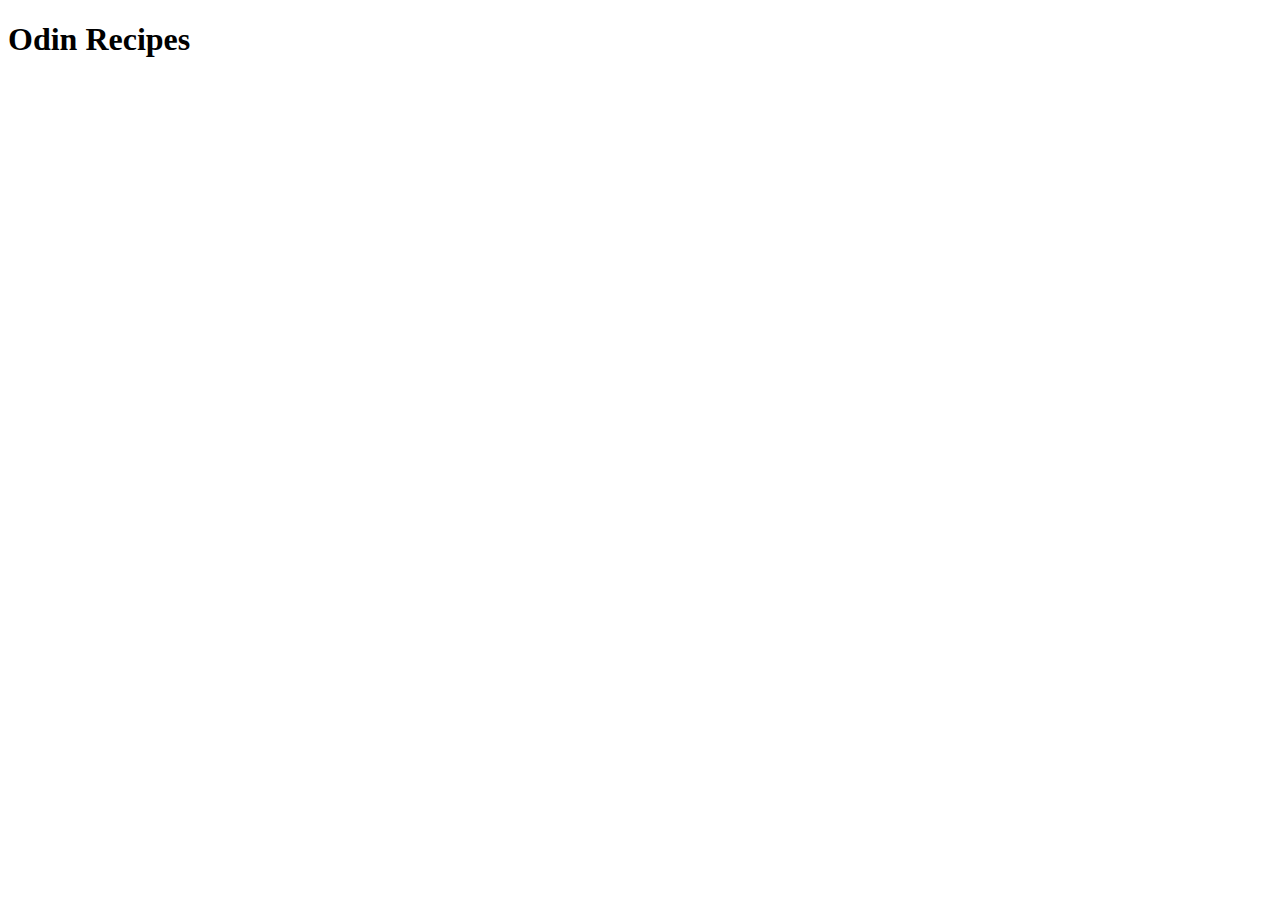
==== index.html @ 5f9f9d3a "feat: Add index.html and README file, add title header" ====
<!DOCTYPE html>
<html lang="en">
<head>
    <meta charset="UTF-8">
    <meta name="viewport" content="width=device-width, initial-scale=1.0">
    <title>Recipes</title>
</head>
<body>
    <h1>Odin Recipes</h1>
</body>
</html>
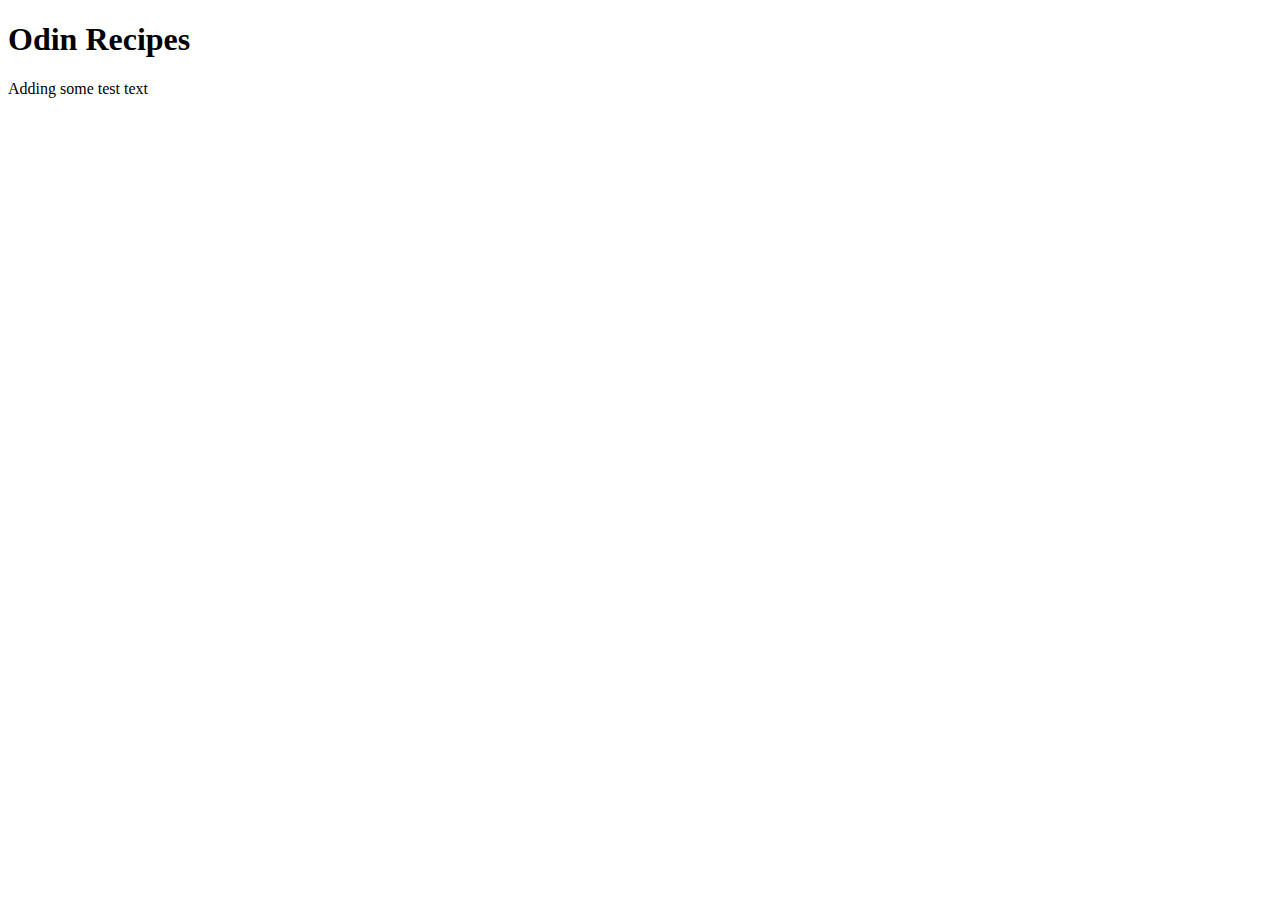
==== commit 390dfabb: "test: creating test commit to check for errors" ====
--- a/index.html
+++ b/index.html
@@ -7,5 +7,6 @@
 </head>
 <body>
     <h1>Odin Recipes</h1>
+    <p>Adding some test text</p>
 </body>
 </html>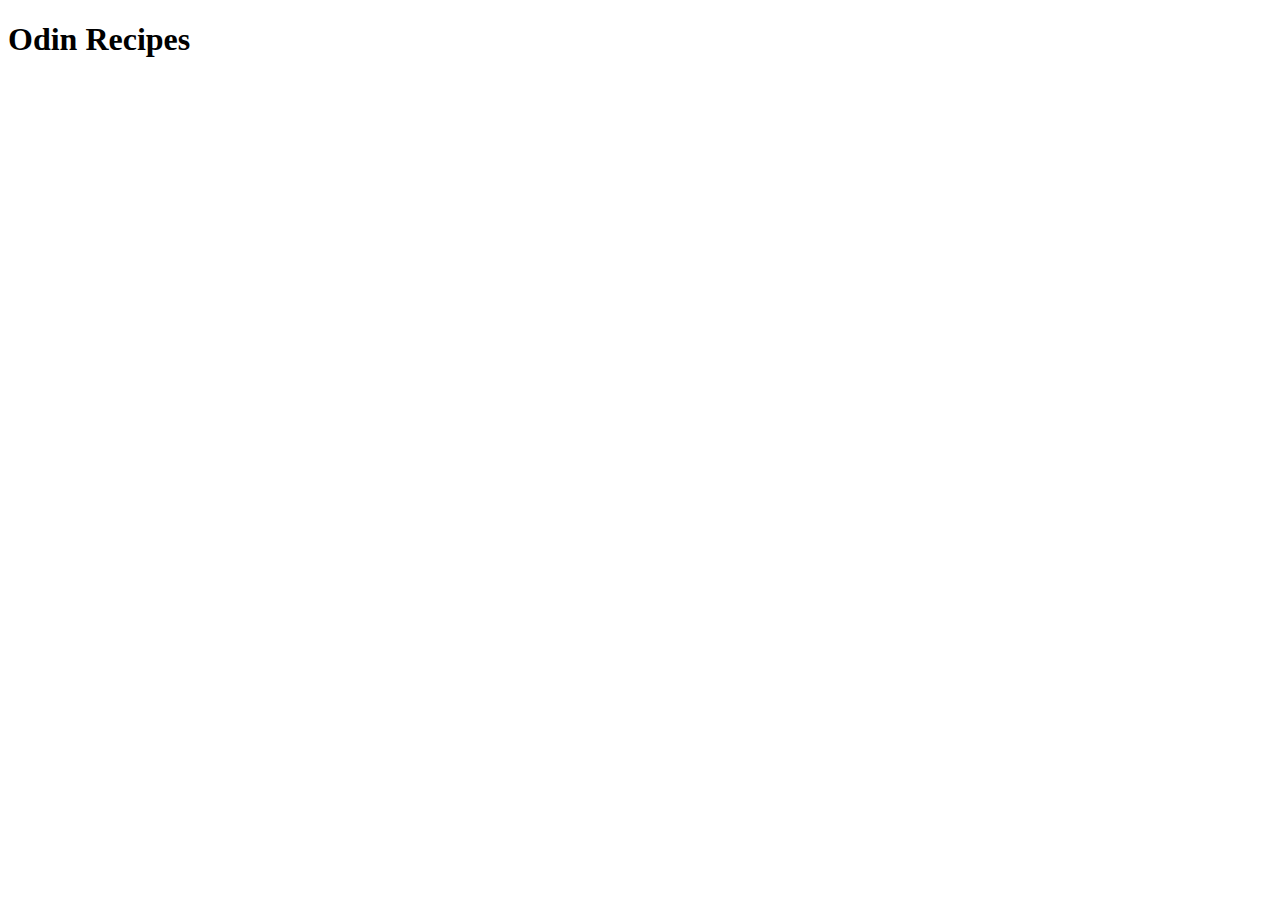
==== commit a4f8f12e: "feat: add links to recipe pages" ====
--- a/index.html
+++ b/index.html
@@ -7,6 +7,5 @@
 </head>
 <body>
     <h1>Odin Recipes</h1>
-    <p>Adding some test text</p>
 </body>
 </html>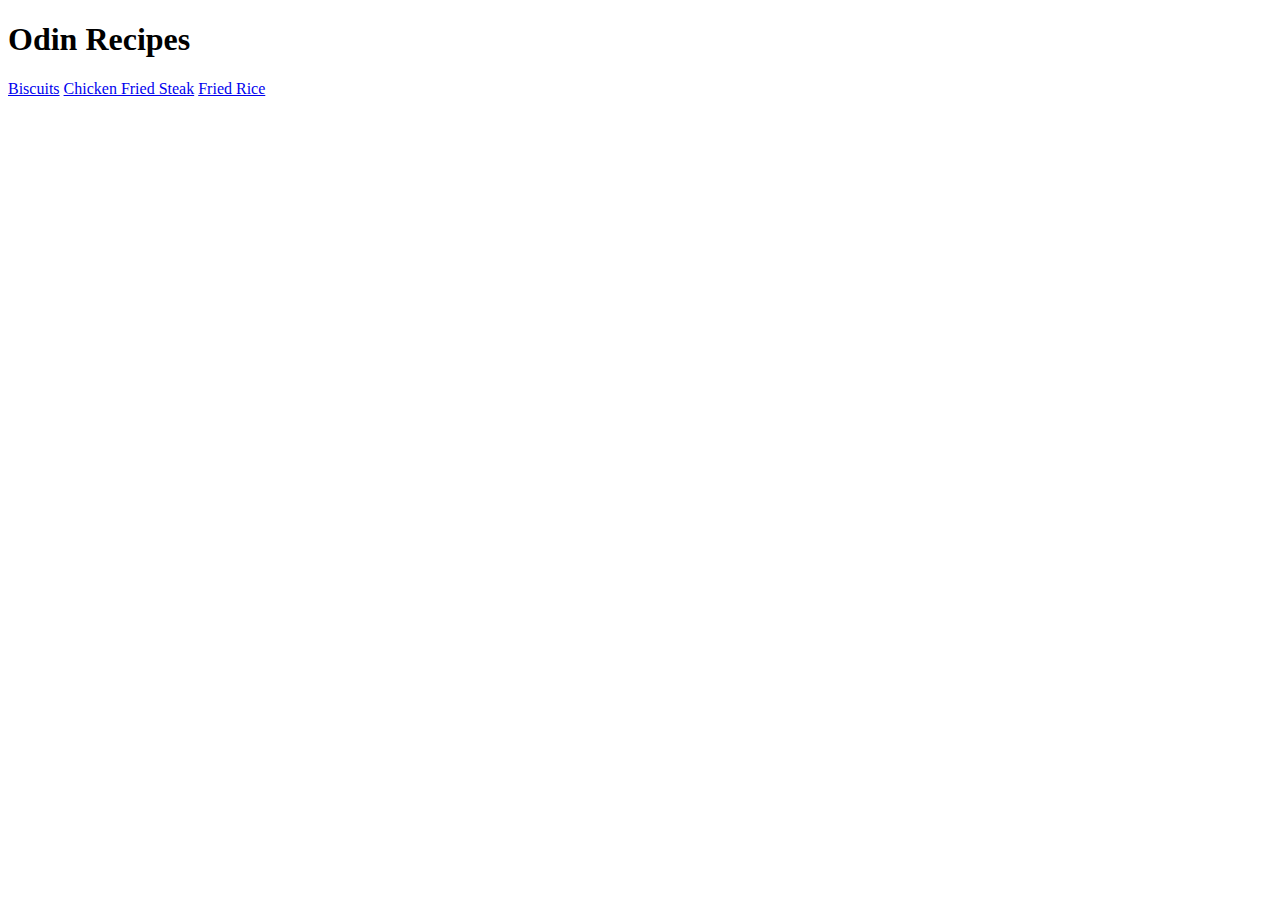
==== commit e887cf0d: "feat: readd links to recipes" ====
--- a/index.html
+++ b/index.html
@@ -7,5 +7,8 @@
 </head>
 <body>
     <h1>Odin Recipes</h1>
+    <a href="recipes/biscuits.html" target="_blank" rel="noopener norefferer">Biscuits</a>
+    <a href="recipes/chicken-fried-steak.html" target="_blank" rel="noopener norefferer">Chicken Fried Steak</a>
+    <a href="recipes/fried-rice.html" target="_blank" rel="noopener norefferer">Fried Rice</a>
 </body>
 </html>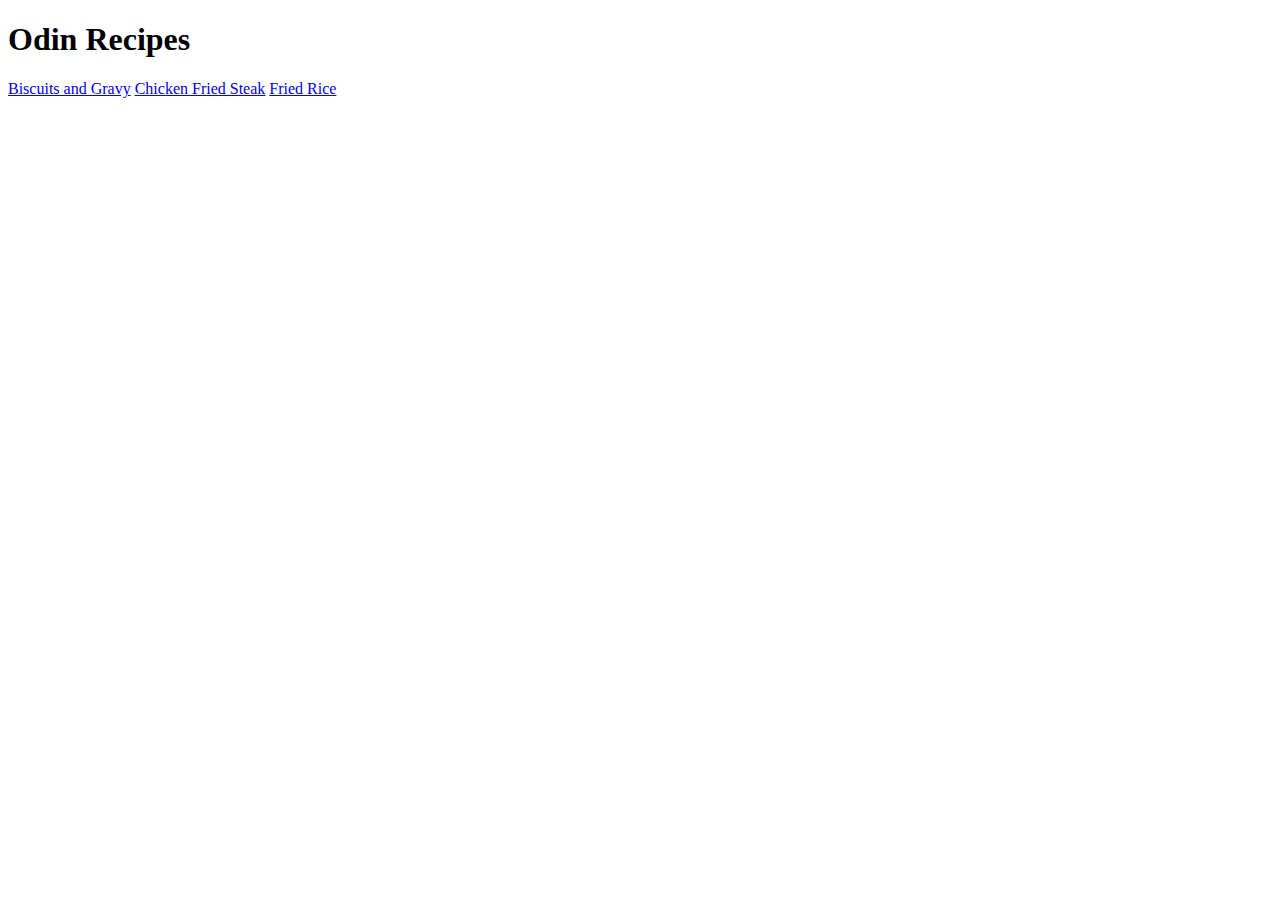
==== commit 9fa91b89: "feat: change biscuits.html and relative content to buscuits-and-gravy.html" ====
--- a/index.html
+++ b/index.html
@@ -7,7 +7,7 @@
 </head>
 <body>
     <h1>Odin Recipes</h1>
-    <a href="recipes/biscuits.html" target="_blank" rel="noopener norefferer">Biscuits</a>
+    <a href="recipes/biscuits-and-gravy.html" target="_blank" rel="noopener norefferer">Biscuits and Gravy</a>
     <a href="recipes/chicken-fried-steak.html" target="_blank" rel="noopener norefferer">Chicken Fried Steak</a>
     <a href="recipes/fried-rice.html" target="_blank" rel="noopener norefferer">Fried Rice</a>
 </body>
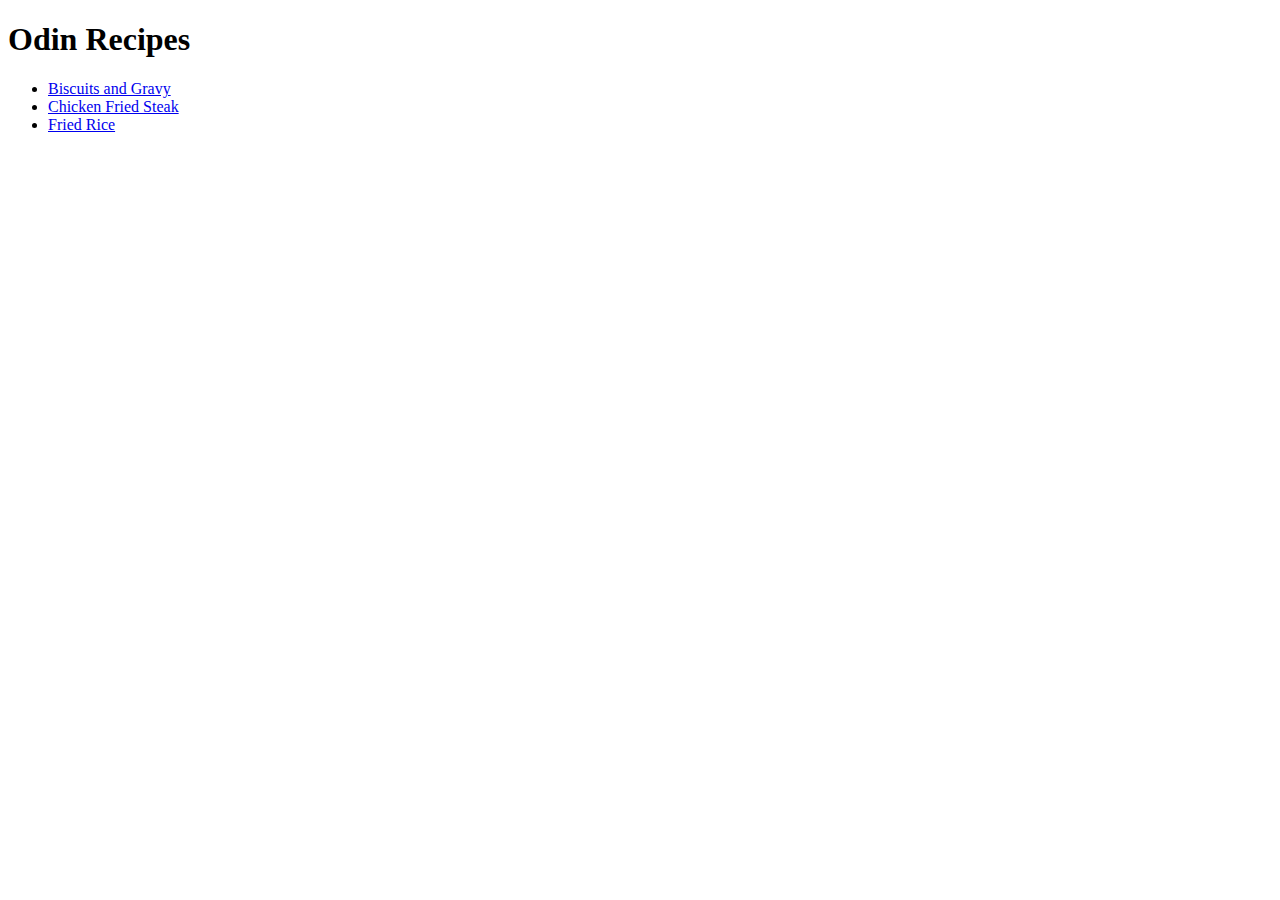
==== commit 275b23a0: "feat: Place all links on index.html into list" ====
--- a/index.html
+++ b/index.html
@@ -7,8 +7,10 @@
 </head>
 <body>
     <h1>Odin Recipes</h1>
-    <a href="recipes/biscuits-and-gravy.html" target="_blank" rel="noopener norefferer">Biscuits and Gravy</a>
-    <a href="recipes/chicken-fried-steak.html" target="_blank" rel="noopener norefferer">Chicken Fried Steak</a>
-    <a href="recipes/fried-rice.html" target="_blank" rel="noopener norefferer">Fried Rice</a>
+    <ul>
+        <li><a href="recipes/biscuits-and-gravy.html" target="_blank" rel="noopener norefferer">Biscuits and Gravy</a></li>
+        <li><a href="recipes/chicken-fried-steak.html" target="_blank" rel="noopener norefferer">Chicken Fried Steak</a></li>
+        <li><a href="recipes/fried-rice.html" target="_blank" rel="noopener norefferer">Fried Rice</a></li>
+    </ul>
 </body>
 </html>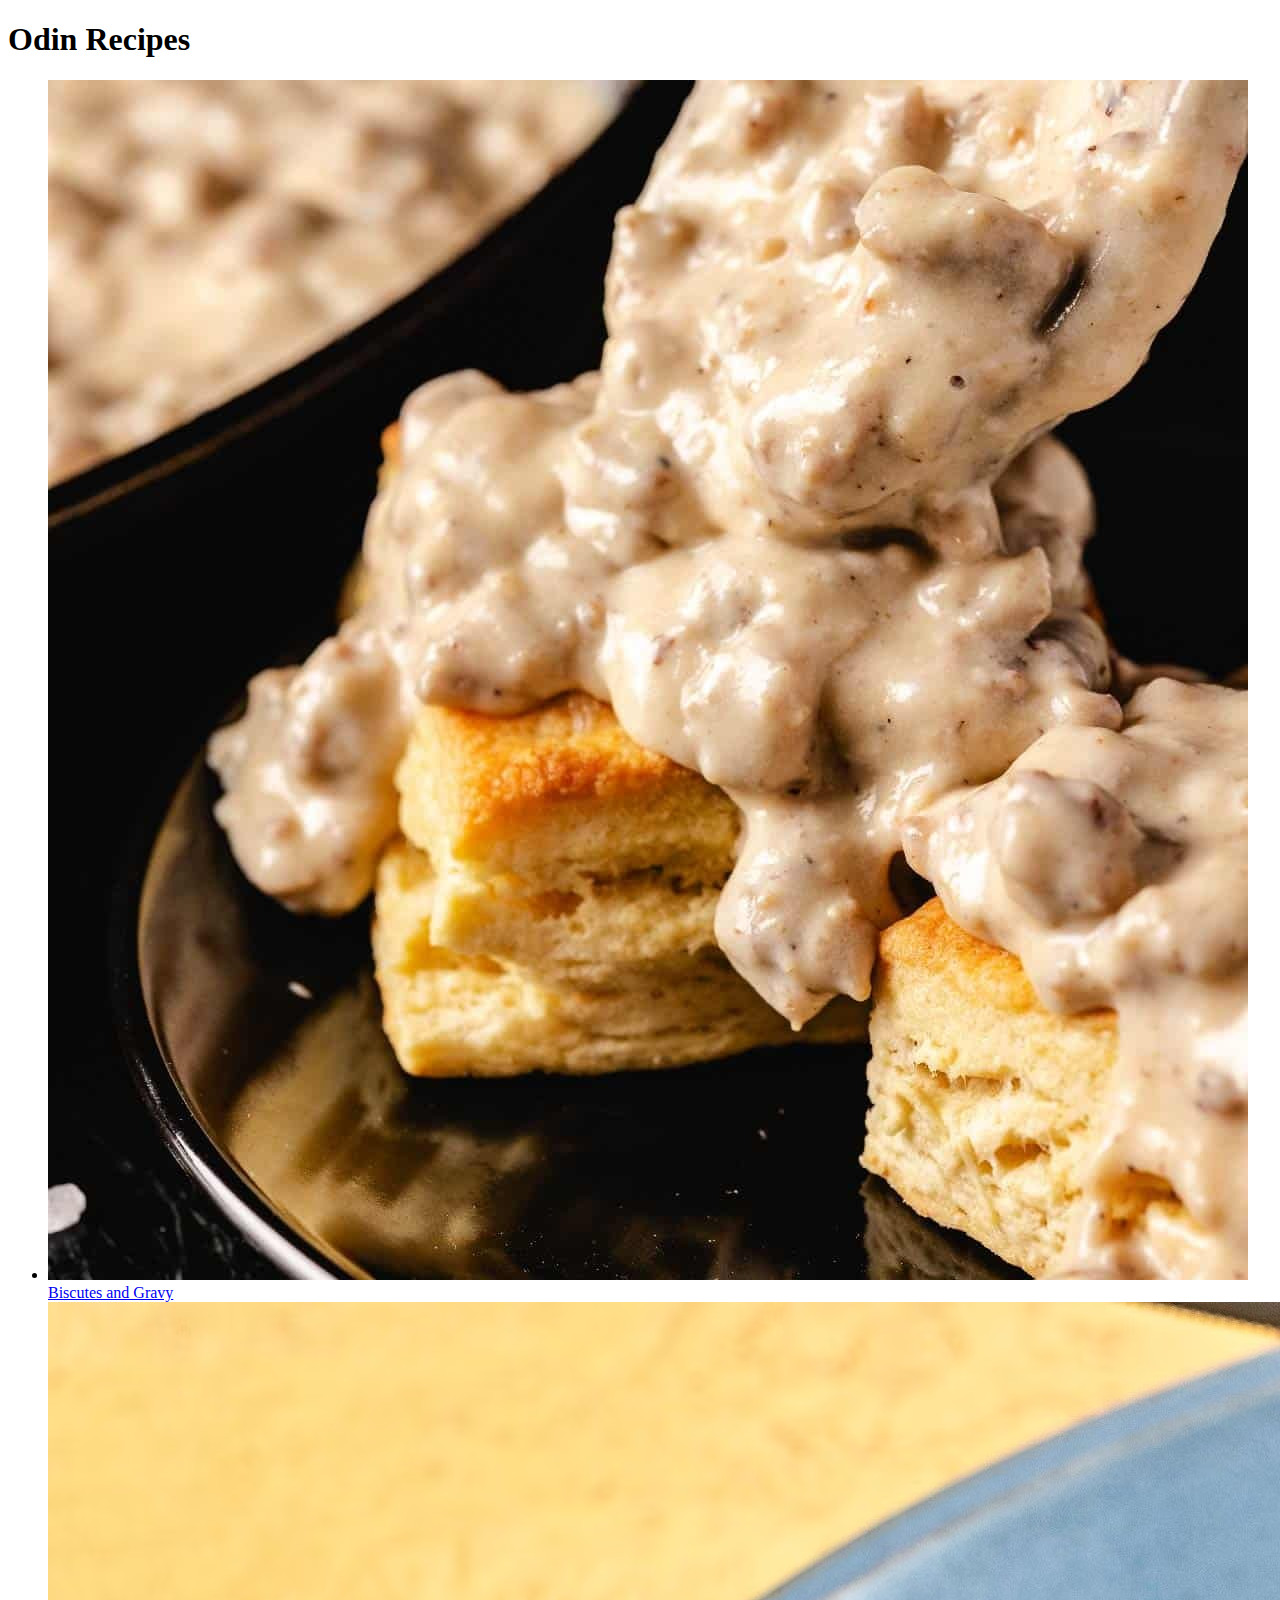
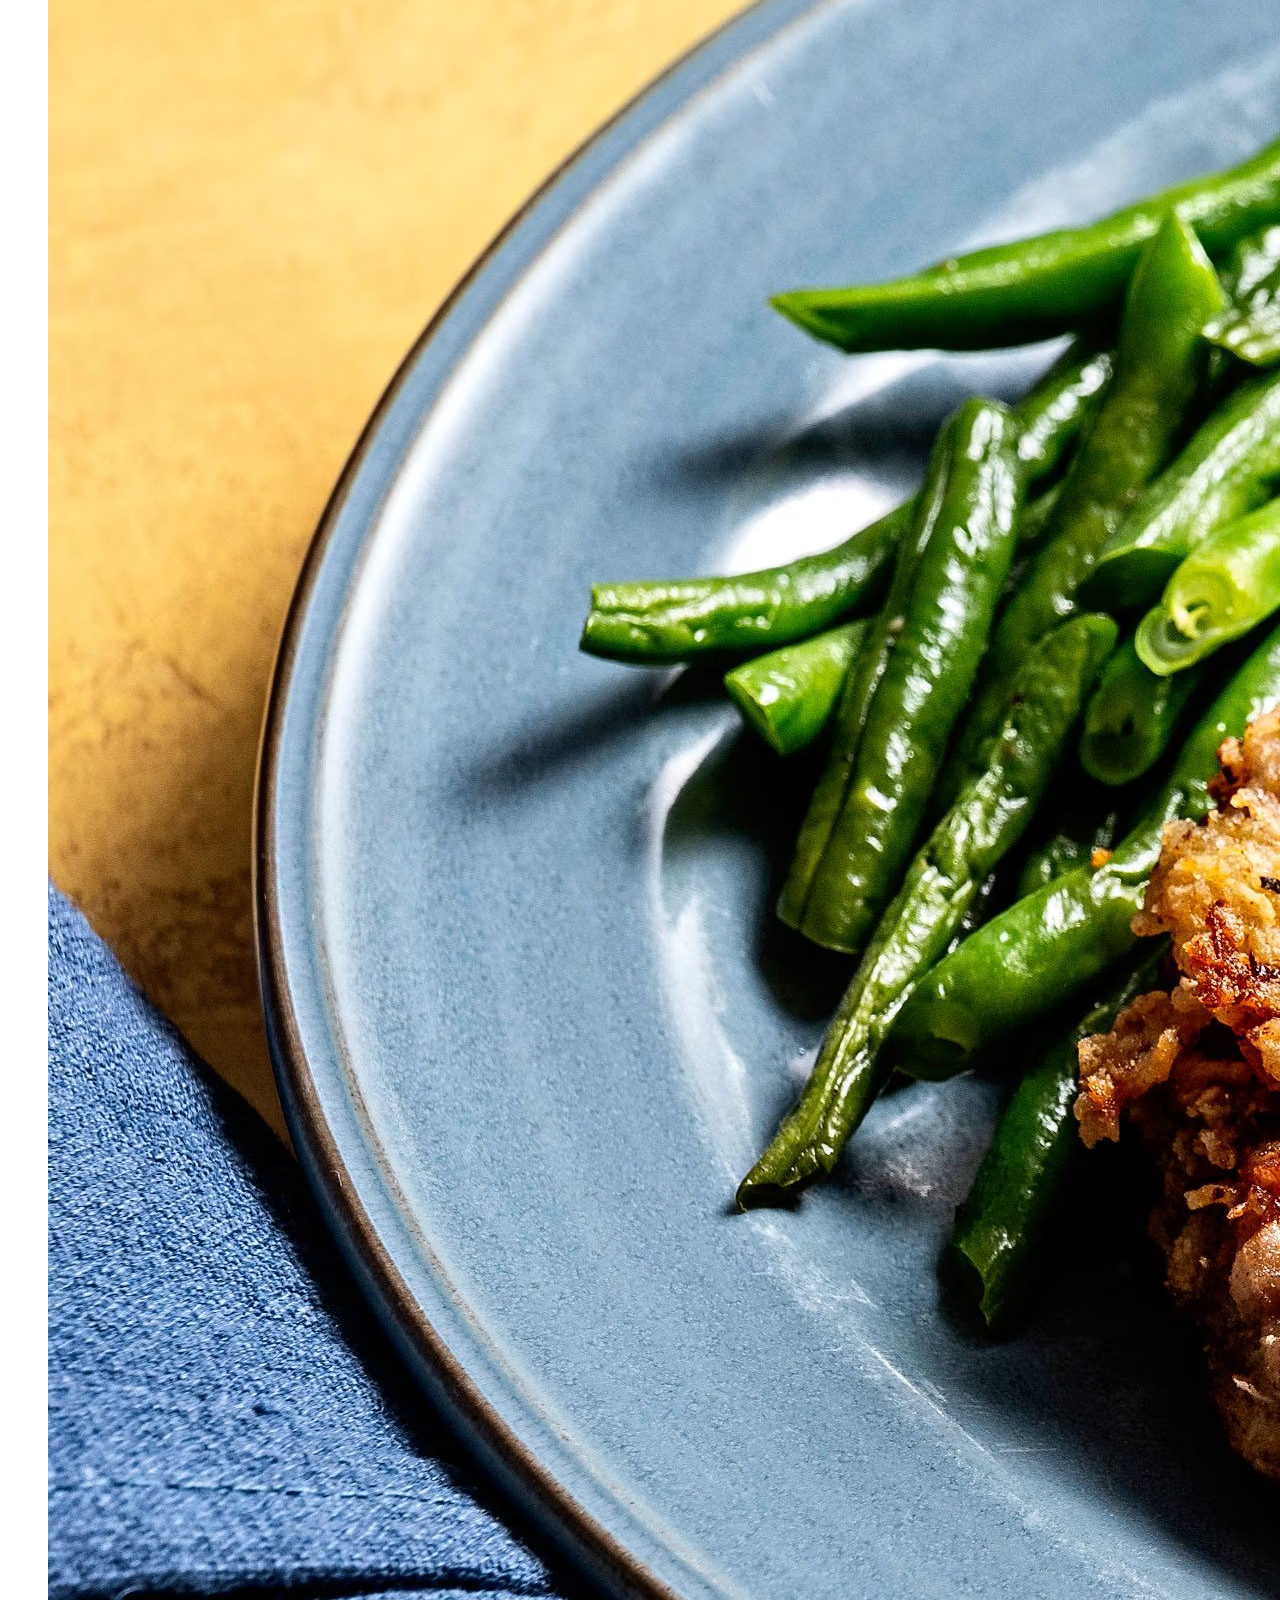
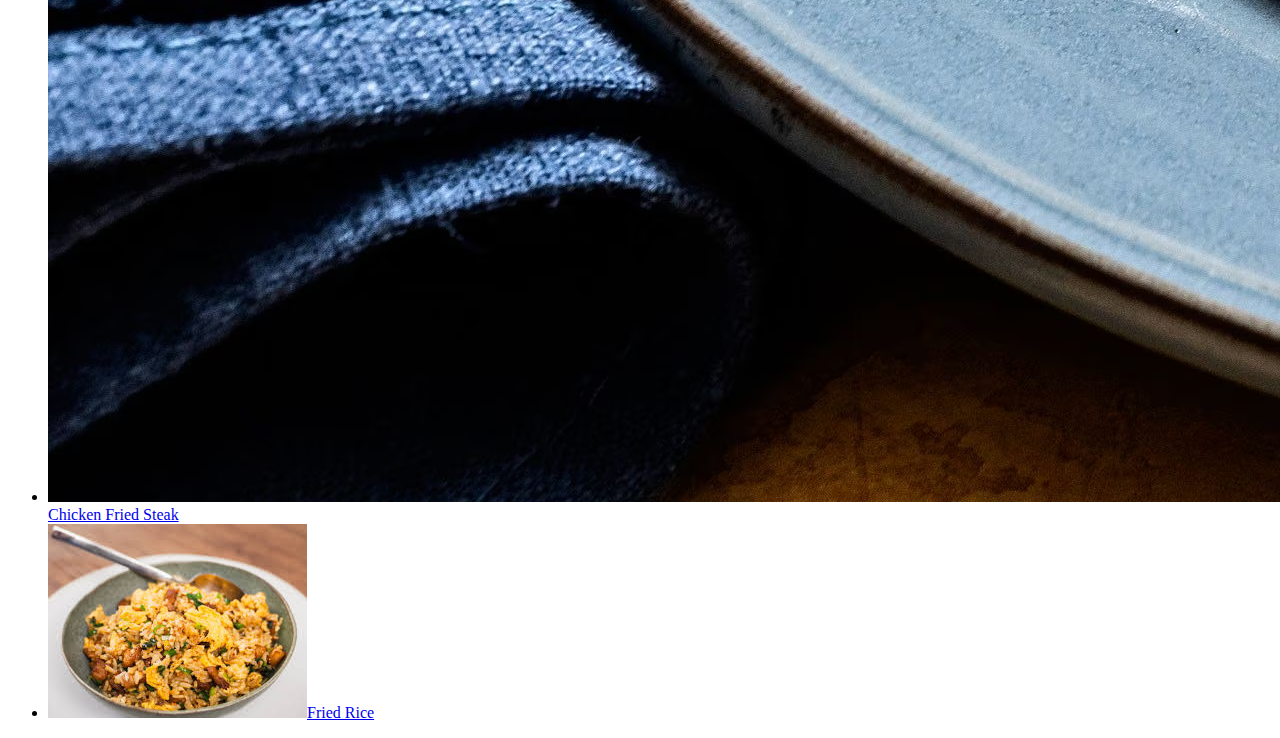
==== commit 42413dd2: "Add Images of each food item as a link" ====
--- a/index.html
+++ b/index.html
@@ -3,14 +3,15 @@
 <head>
     <meta charset="UTF-8">
     <meta name="viewport" content="width=device-width, initial-scale=1.0">
+    <link rel="stylesheet" href="css/styles.css">
     <title>Recipes</title>
 </head>
 <body>
     <h1>Odin Recipes</h1>
     <ul>
-        <li><a href="recipes/biscuits-and-gravy.html" target="_blank" rel="noopener norefferer">Biscuits and Gravy</a></li>
-        <li><a href="recipes/chicken-fried-steak.html" target="_blank" rel="noopener norefferer">Chicken Fried Steak</a></li>
-        <li><a href="recipes/fried-rice.html" target="_blank" rel="noopener norefferer">Fried Rice</a></li>
+        <li><a href="recipes/biscuits-and-gravy.html" target="_blank" rel="noopener norefferer"> <img src="images/biscuits-and-gravy.jpg" alt="Image of biscuits and gravy">Biscutes and Gravy</a></li>
+        <li><a href="recipes/chicken-fried-steak.html" target="_blank" rel="noopener norefferer"> <img src="images/chicken-fried-steak.avif" alt="Image of Chicken Fried Steak">Chicken Fried Steak</a></li>
+        <li><a href="recipes/fried-rice.html" target="_blank" rel="noopener norefferer"><img src="images/fried-rice.jpeg" alt="image of vegetable fried rice">Fried Rice</a></li>
     </ul>
 </body>
 </html>--- a/css/styles.css
+++ b/css/styles.css
@@ -0,0 +1,3 @@
+* {
+    font-family: 'Times New Roman', Times, serif;
+}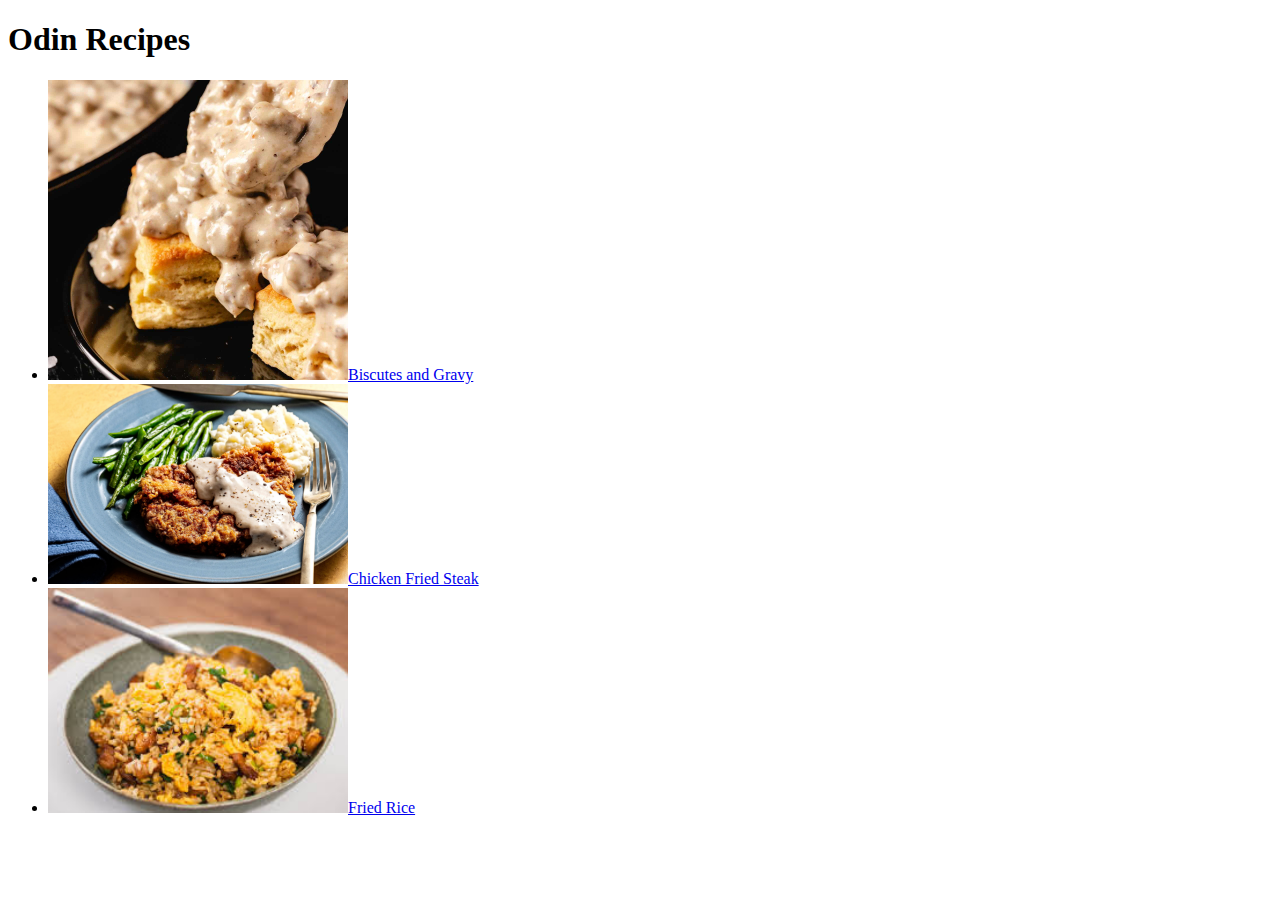
==== commit 7c56086c: "Edit images given class image-link, each image-link matched to with" ====
--- a/index.html
+++ b/index.html
@@ -9,9 +9,9 @@
 <body>
     <h1>Odin Recipes</h1>
     <ul>
-        <li><a href="recipes/biscuits-and-gravy.html" target="_blank" rel="noopener norefferer"> <img src="images/biscuits-and-gravy.jpg" alt="Image of biscuits and gravy">Biscutes and Gravy</a></li>
-        <li><a href="recipes/chicken-fried-steak.html" target="_blank" rel="noopener norefferer"> <img src="images/chicken-fried-steak.avif" alt="Image of Chicken Fried Steak">Chicken Fried Steak</a></li>
-        <li><a href="recipes/fried-rice.html" target="_blank" rel="noopener norefferer"><img src="images/fried-rice.jpeg" alt="image of vegetable fried rice">Fried Rice</a></li>
+        <li><a href="recipes/biscuits-and-gravy.html" target="_blank" rel="noopener norefferer"> <img class="image-link" src="images/biscuits-and-gravy.jpg" alt="Image of biscuits and gravy">Biscutes and Gravy</a></li>
+        <li><a href="recipes/chicken-fried-steak.html" target="_blank" rel="noopener norefferer"> <img class="image-link" src="images/chicken-fried-steak.avif" alt="Image of Chicken Fried Steak">Chicken Fried Steak</a></li>
+        <li><a href="recipes/fried-rice.html" target="_blank" rel="noopener norefferer"><img class="image-link" src="images/fried-rice.jpeg" alt="image of vegetable fried rice">Fried Rice</a></li>
     </ul>
 </body>
 </html>--- a/css/styles.css
+++ b/css/styles.css
@@ -1,3 +1,8 @@
 * {
     font-family: 'Times New Roman', Times, serif;
+}
+
+.image-link {
+    width: 300px;
+    height: auto;
 }